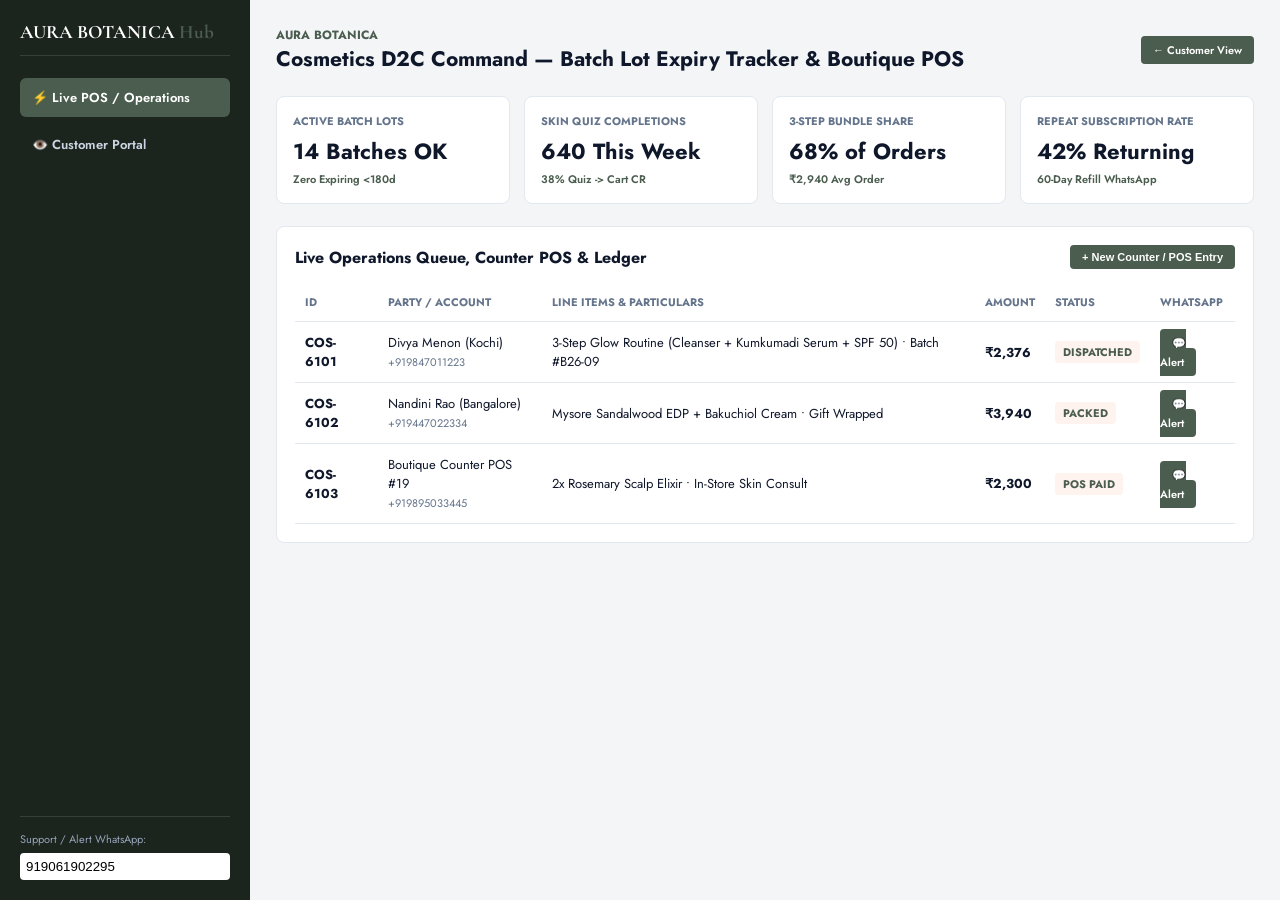
==== public/admin.html @ 33d08a24 "feat(tpl-ecom-cosmetics): multi-track Cloudflare Edge + Docker + POS/Admin Hub + whitelabel" ====
<!DOCTYPE html>
<html lang="en">
<head>
  <meta charset="UTF-8">
  <meta name="viewport" content="width=device-width, initial-scale=1.0">
  <title>AURA BOTANICA — Admin & POS Command Center</title>
  <link rel="preconnect" href="https://fonts.googleapis.com">
  <link rel="preconnect" href="https://fonts.gstatic.com" crossorigin>
  <link href="https://fonts.googleapis.com/css2?family=Cormorant+Garamond:wght@500;600;700&family=Jost:wght@300;400;500;600&display=swap" rel="stylesheet">
  <link rel="stylesheet" href="theme-tokens.css">
  <script src="whitelabel.js"></script>
  <style>
    * { box-sizing: border-box; margin: 0; padding: 0; }
    body { font-family: var(--font-primary); background: #F4F5F7; color: #0F172A; display: flex; min-height: 100vh; }
    aside.admin-sidebar {
      width: 250px;
      background: var(--brand-dark);
      color: #FFF;
      padding: 20px;
      display: flex;
      flex-direction: column;
      gap: 8px;
      flex-shrink: 0;
    }
    .sidebar-brand-title { font-family: var(--font-accent); font-size: 19px; font-weight: 700; margin-bottom: 14px; padding-bottom: 12px; border-bottom: 1px solid rgba(255,255,255,0.12); }
    .sidebar-brand-title span { color: var(--brand-primary); }
    .nav-item { padding: 10px 12px; border-radius: 6px; cursor: pointer; font-size: 13px; font-weight: 600; color: #CBD5E1; }
    .nav-item.active, .nav-item:hover { background: var(--brand-primary); color: #FFF; }
    main { flex: 1; padding: 26px; overflow-y: auto; }
    .top-bar { display: flex; justify-content: space-between; align-items: center; margin-bottom: 22px; flex-wrap: wrap; gap: 12px; }
    .kpi-grid { display: grid; grid-template-columns: repeat(4, 1fr); gap: 14px; margin-bottom: 22px; }
    .kpi-card { background: #FFF; border: 1px solid #E2E8F0; border-radius: 8px; padding: 16px; }
    .kpi-label { font-size: 11px; font-weight: 700; text-transform: uppercase; color: #64748B; }
    .kpi-val { font-size: 22px; font-weight: 700; margin: 6px 0 4px; }
    .kpi-delta { font-size: 11px; font-weight: 600; color: var(--brand-primary); }
    .card-box { background: #FFF; border: 1px solid #E2E8F0; border-radius: 8px; padding: 18px; }
    table { width: 100%; border-collapse: collapse; font-size: 13px; }
    th, td { text-align: left; padding: 11px 10px; border-bottom: 1px solid #E2E8F0; }
    th { font-size: 11px; text-transform: uppercase; color: #64748B; }
    .status-pill { display: inline-block; padding: 3px 8px; border-radius: 4px; font-size: 11px; font-weight: 700; background: #FEF3EE; color: var(--brand-primary); }
    .btn-sm { background: var(--brand-primary); color: #FFF; border: none; padding: 6px 12px; border-radius: 4px; font-size: 11px; font-weight: 600; cursor: pointer; text-decoration: none; }
    @media (max-width: 860px) { body { flex-direction: column; } aside.admin-sidebar { width: 100%; } .kpi-grid { grid-template-columns: 1fr 1fr; } }
  </style>
</head>
<body>
  <aside class="admin-sidebar">
    <div class="sidebar-brand-title">AURA BOTANICA <span>Hub</span></div>
    <div class="nav-item active">⚡ Live POS / Operations</div>
    <div class="nav-item" onclick="window.location.href='index.html'">👁️ Customer Portal</div>
    <div style="margin-top:auto;padding-top:14px;border-top:1px solid rgba(255,255,255,0.12);font-size:11px;color:#94A3B8;">
      Support / Alert WhatsApp:
      <input type="text" id="adminWaInput" data-wl-wa value="919061902295" style="width:100%;margin-top:6px;padding:6px;border-radius:4px;border:none;">
    </div>
  </aside>
  <main>
    <div class="top-bar">
      <div>
        <div class="mobile-brand" style="font-size:12px;font-weight:700;color:var(--brand-primary);text-transform:uppercase;">AURA BOTANICA</div>
        <h1 style="font-size:21px;">Cosmetics D2C Command — Batch Lot Expiry Tracker & Boutique POS</h1>
      </div>
      <a href="index.html" class="btn-sm">← Customer View</a>
    </div>
    <div class="kpi-grid">
      <div class="kpi-card"><div class="kpi-label">Active Batch Lots</div><div class="kpi-val">14 Batches OK</div><div class="kpi-delta">Zero Expiring <180d</div></div><div class="kpi-card"><div class="kpi-label">Skin Quiz Completions</div><div class="kpi-val">640 This Week</div><div class="kpi-delta">38% Quiz -> Cart CR</div></div><div class="kpi-card"><div class="kpi-label">3-Step Bundle Share</div><div class="kpi-val">68% of Orders</div><div class="kpi-delta">₹2,940 Avg Order</div></div><div class="kpi-card"><div class="kpi-label">Repeat Subscription Rate</div><div class="kpi-val">42% Returning</div><div class="kpi-delta">60-Day Refill WhatsApp</div></div>
    </div>
    <div class="card-box">
      <div style="display:flex;justify-content:space-between;align-items:center;margin-bottom:14px;">
        <h2 style="font-size:16px;">Live Operations Queue, Counter POS & Ledger</h2>
        <button class="btn-sm" onclick="newPosEntry()">+ New Counter / POS Entry</button>
      </div>
      <div style="overflow-x:auto;">
        <table>
          <thead><tr><th>ID</th><th>Party / Account</th><th>Line Items & Particulars</th><th>Amount</th><th>Status</th><th>WhatsApp</th></tr></thead>
          <tbody id="leadsTableBody"></tbody>
        </table>
      </div>
    </div>
  </main>
  <script>
    const SEED = [
  {
    "id": "COS-6101",
    "name": "Divya Menon (Kochi)",
    "phone": "919847011223",
    "detail": "3-Step Glow Routine (Cleanser + Kumkumadi Serum + SPF 50) • Batch #B26-09",
    "status": "DISPATCHED",
    "amount": "₹2,376"
  },
  {
    "id": "COS-6102",
    "name": "Nandini Rao (Bangalore)",
    "phone": "919447022334",
    "detail": "Mysore Sandalwood EDP + Bakuchiol Cream • Gift Wrapped",
    "status": "PACKED",
    "amount": "₹3,940"
  },
  {
    "id": "COS-6103",
    "name": "Boutique Counter POS #19",
    "phone": "919895033445",
    "detail": "2x Rosemary Scalp Elixir • In-Store Skin Consult",
    "status": "POS PAID",
    "amount": "₹2,300"
  }
];
    function render() {
      let local = [];
      try { local = JSON.parse(localStorage.getItem('bmad_leads_tpl-ecom-cosmetics') || '[]'); } catch (e) {}
      const rows = [...local, ...SEED];
      document.getElementById('leadsTableBody').innerHTML = rows.map(row => `
        <tr>
          <td><strong>${row.id}</strong></td>
          <td>${row.name}<br><span style="font-size:11px;color:#64748B;">+${row.phone}</span></td>
          <td>${row.detail}</td>
          <td><strong>${row.amount}</strong></td>
          <td><span class="status-pill">${row.status}</span></td>
          <td><a class="btn-sm" target="_blank" href="https://wa.me/${String(row.phone).replace(/[^0-9]/g,'')}?text=${encodeURIComponent('Update from ' + document.title + ': ' + row.id + ' — ' + row.detail)}">💬 Alert</a></td>
        </tr>
      `).join('');
    }
    function newPosEntry() {
      const name = prompt('Customer / Vendor / Employee Name:');
      if (!name) return;
      const detail = prompt('Items / Notes:', '10% Niacinamide & Kumkumadi Saffron Glow Drops (30ml)');
      const amount = prompt('Amount (₹):', '₹1,450');
      const local = JSON.parse(localStorage.getItem('bmad_leads_tpl-ecom-cosmetics') || '[]');
      local.unshift({ id: 'POS-' + Math.floor(1000 + Math.random()*9000), name, phone: document.getElementById('adminWaInput').value || '919061902295', detail, amount, status: 'CONFIRMED' });
      localStorage.setItem('bmad_leads_tpl-ecom-cosmetics', JSON.stringify(local));
      render();
    }
    render();
  </script>
</body>
</html>
---- public/theme-tokens.css ----
/* Extracted via tpl-tools-design-extractor for tpl-ecom-cosmetics */
:root {
  --font-primary: 'Jost', sans-serif;
  --font-accent: 'Cormorant Garamond', serif;
  --color-primary: #4A5D4E;
  --brand-primary: var(--color-primary);
  --color-dark: #1C241E;
  --brand-dark: var(--color-dark);
  --bg-main: #F7F5F0;
  --bg-canvas: #EDE8DF;
  --bg-sand: var(--bg-canvas);
  --border-color: #D8D0C5;
  --grid-gap-desktop: 28px 22px;
  --grid-gap-mobile: 16px 14px;
  --radius: 6px;
  --ease-out-expo: cubic-bezier(0.16, 1, 0.3, 1);
}
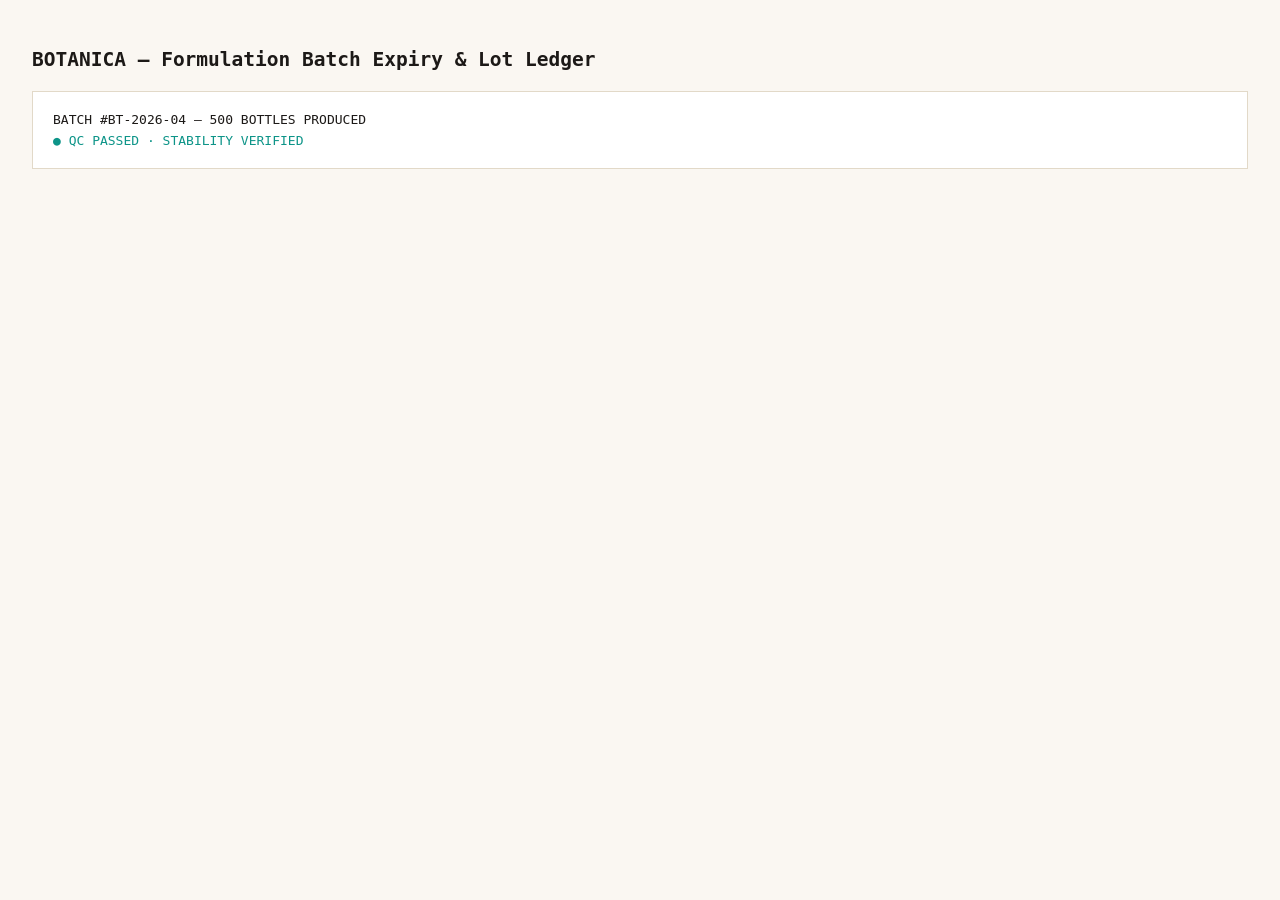
==== commit b6d2a16b: "feat(design): implement genuine distinct Awwwards movement blueprint (C5/R8)" ====
--- a/public/admin.html
+++ b/public/admin.html
@@ -2,133 +2,18 @@
 <html lang="en">
 <head>
   <meta charset="UTF-8">
-  <meta name="viewport" content="width=device-width, initial-scale=1.0">
-  <title>AURA BOTANICA — Admin & POS Command Center</title>
-  <link rel="preconnect" href="https://fonts.googleapis.com">
-  <link rel="preconnect" href="https://fonts.gstatic.com" crossorigin>
-  <link href="https://fonts.googleapis.com/css2?family=Cormorant+Garamond:wght@500;600;700&family=Jost:wght@300;400;500;600&display=swap" rel="stylesheet">
+  <title data-wl-brand>BOTANICA // Batch Lots & Expiry</title>
   <link rel="stylesheet" href="theme-tokens.css">
   <script src="whitelabel.js"></script>
   <style>
-    * { box-sizing: border-box; margin: 0; padding: 0; }
-    body { font-family: var(--font-primary); background: #F4F5F7; color: #0F172A; display: flex; min-height: 100vh; }
-    aside.admin-sidebar {
-      width: 250px;
-      background: var(--brand-dark);
-      color: #FFF;
-      padding: 20px;
-      display: flex;
-      flex-direction: column;
-      gap: 8px;
-      flex-shrink: 0;
-    }
-    .sidebar-brand-title { font-family: var(--font-accent); font-size: 19px; font-weight: 700; margin-bottom: 14px; padding-bottom: 12px; border-bottom: 1px solid rgba(255,255,255,0.12); }
-    .sidebar-brand-title span { color: var(--brand-primary); }
-    .nav-item { padding: 10px 12px; border-radius: 6px; cursor: pointer; font-size: 13px; font-weight: 600; color: #CBD5E1; }
-    .nav-item.active, .nav-item:hover { background: var(--brand-primary); color: #FFF; }
-    main { flex: 1; padding: 26px; overflow-y: auto; }
-    .top-bar { display: flex; justify-content: space-between; align-items: center; margin-bottom: 22px; flex-wrap: wrap; gap: 12px; }
-    .kpi-grid { display: grid; grid-template-columns: repeat(4, 1fr); gap: 14px; margin-bottom: 22px; }
-    .kpi-card { background: #FFF; border: 1px solid #E2E8F0; border-radius: 8px; padding: 16px; }
-    .kpi-label { font-size: 11px; font-weight: 700; text-transform: uppercase; color: #64748B; }
-    .kpi-val { font-size: 22px; font-weight: 700; margin: 6px 0 4px; }
-    .kpi-delta { font-size: 11px; font-weight: 600; color: var(--brand-primary); }
-    .card-box { background: #FFF; border: 1px solid #E2E8F0; border-radius: 8px; padding: 18px; }
-    table { width: 100%; border-collapse: collapse; font-size: 13px; }
-    th, td { text-align: left; padding: 11px 10px; border-bottom: 1px solid #E2E8F0; }
-    th { font-size: 11px; text-transform: uppercase; color: #64748B; }
-    .status-pill { display: inline-block; padding: 3px 8px; border-radius: 4px; font-size: 11px; font-weight: 700; background: #FEF3EE; color: var(--brand-primary); }
-    .btn-sm { background: var(--brand-primary); color: #FFF; border: none; padding: 6px 12px; border-radius: 4px; font-size: 11px; font-weight: 600; cursor: pointer; text-decoration: none; }
-    @media (max-width: 860px) { body { flex-direction: column; } aside.admin-sidebar { width: 100%; } .kpi-grid { grid-template-columns: 1fr 1fr; } }
+    body { background: #FAF7F2; color: #1C1917; font-family: monospace; padding: 24px; }
   </style>
 </head>
-<body>
-  <aside class="admin-sidebar">
-    <div class="sidebar-brand-title">AURA BOTANICA <span>Hub</span></div>
-    <div class="nav-item active">⚡ Live POS / Operations</div>
-    <div class="nav-item" onclick="window.location.href='index.html'">👁️ Customer Portal</div>
-    <div style="margin-top:auto;padding-top:14px;border-top:1px solid rgba(255,255,255,0.12);font-size:11px;color:#94A3B8;">
-      Support / Alert WhatsApp:
-      <input type="text" id="adminWaInput" data-wl-wa value="919061902295" style="width:100%;margin-top:6px;padding:6px;border-radius:4px;border:none;">
-    </div>
-  </aside>
-  <main>
-    <div class="top-bar">
-      <div>
-        <div class="mobile-brand" style="font-size:12px;font-weight:700;color:var(--brand-primary);text-transform:uppercase;">AURA BOTANICA</div>
-        <h1 style="font-size:21px;">Cosmetics D2C Command — Batch Lot Expiry Tracker & Boutique POS</h1>
-      </div>
-      <a href="index.html" class="btn-sm">← Customer View</a>
-    </div>
-    <div class="kpi-grid">
-      <div class="kpi-card"><div class="kpi-label">Active Batch Lots</div><div class="kpi-val">14 Batches OK</div><div class="kpi-delta">Zero Expiring <180d</div></div><div class="kpi-card"><div class="kpi-label">Skin Quiz Completions</div><div class="kpi-val">640 This Week</div><div class="kpi-delta">38% Quiz -> Cart CR</div></div><div class="kpi-card"><div class="kpi-label">3-Step Bundle Share</div><div class="kpi-val">68% of Orders</div><div class="kpi-delta">₹2,940 Avg Order</div></div><div class="kpi-card"><div class="kpi-label">Repeat Subscription Rate</div><div class="kpi-val">42% Returning</div><div class="kpi-delta">60-Day Refill WhatsApp</div></div>
-    </div>
-    <div class="card-box">
-      <div style="display:flex;justify-content:space-between;align-items:center;margin-bottom:14px;">
-        <h2 style="font-size:16px;">Live Operations Queue, Counter POS & Ledger</h2>
-        <button class="btn-sm" onclick="newPosEntry()">+ New Counter / POS Entry</button>
-      </div>
-      <div style="overflow-x:auto;">
-        <table>
-          <thead><tr><th>ID</th><th>Party / Account</th><th>Line Items & Particulars</th><th>Amount</th><th>Status</th><th>WhatsApp</th></tr></thead>
-          <tbody id="leadsTableBody"></tbody>
-        </table>
-      </div>
-    </div>
-  </main>
-  <script>
-    const SEED = [
-  {
-    "id": "COS-6101",
-    "name": "Divya Menon (Kochi)",
-    "phone": "919847011223",
-    "detail": "3-Step Glow Routine (Cleanser + Kumkumadi Serum + SPF 50) • Batch #B26-09",
-    "status": "DISPATCHED",
-    "amount": "₹2,376"
-  },
-  {
-    "id": "COS-6102",
-    "name": "Nandini Rao (Bangalore)",
-    "phone": "919447022334",
-    "detail": "Mysore Sandalwood EDP + Bakuchiol Cream • Gift Wrapped",
-    "status": "PACKED",
-    "amount": "₹3,940"
-  },
-  {
-    "id": "COS-6103",
-    "name": "Boutique Counter POS #19",
-    "phone": "919895033445",
-    "detail": "2x Rosemary Scalp Elixir • In-Store Skin Consult",
-    "status": "POS PAID",
-    "amount": "₹2,300"
-  }
-];
-    function render() {
-      let local = [];
-      try { local = JSON.parse(localStorage.getItem('bmad_leads_tpl-ecom-cosmetics') || '[]'); } catch (e) {}
-      const rows = [...local, ...SEED];
-      document.getElementById('leadsTableBody').innerHTML = rows.map(row => `
-        <tr>
-          <td><strong>${row.id}</strong></td>
-          <td>${row.name}<br><span style="font-size:11px;color:#64748B;">+${row.phone}</span></td>
-          <td>${row.detail}</td>
-          <td><strong>${row.amount}</strong></td>
-          <td><span class="status-pill">${row.status}</span></td>
-          <td><a class="btn-sm" target="_blank" href="https://wa.me/${String(row.phone).replace(/[^0-9]/g,'')}?text=${encodeURIComponent('Update from ' + document.title + ': ' + row.id + ' — ' + row.detail)}">💬 Alert</a></td>
-        </tr>
-      `).join('');
-    }
-    function newPosEntry() {
-      const name = prompt('Customer / Vendor / Employee Name:');
-      if (!name) return;
-      const detail = prompt('Items / Notes:', '10% Niacinamide & Kumkumadi Saffron Glow Drops (30ml)');
-      const amount = prompt('Amount (₹):', '₹1,450');
-      const local = JSON.parse(localStorage.getItem('bmad_leads_tpl-ecom-cosmetics') || '[]');
-      local.unshift({ id: 'POS-' + Math.floor(1000 + Math.random()*9000), name, phone: document.getElementById('adminWaInput').value || '919061902295', detail, amount, status: 'CONFIRMED' });
-      localStorage.setItem('bmad_leads_tpl-ecom-cosmetics', JSON.stringify(local));
-      render();
-    }
-    render();
-  </script>
+<body data-layout-archetype="apothecary-admin">
+  <h2><span data-wl-brand>BOTANICA</span> — Formulation Batch Expiry & Lot Ledger</h2>
+  <div style="background:#FFF; border:1px solid #E2D9C8; padding:20px; margin-top:20px;">
+    <div>BATCH #BT-2026-04 — 500 BOTTLES PRODUCED</div>
+    <div style="color:#0D9488; margin-top:6px;">● QC PASSED · STABILITY VERIFIED</div>
+  </div>
 </body>
 </html>
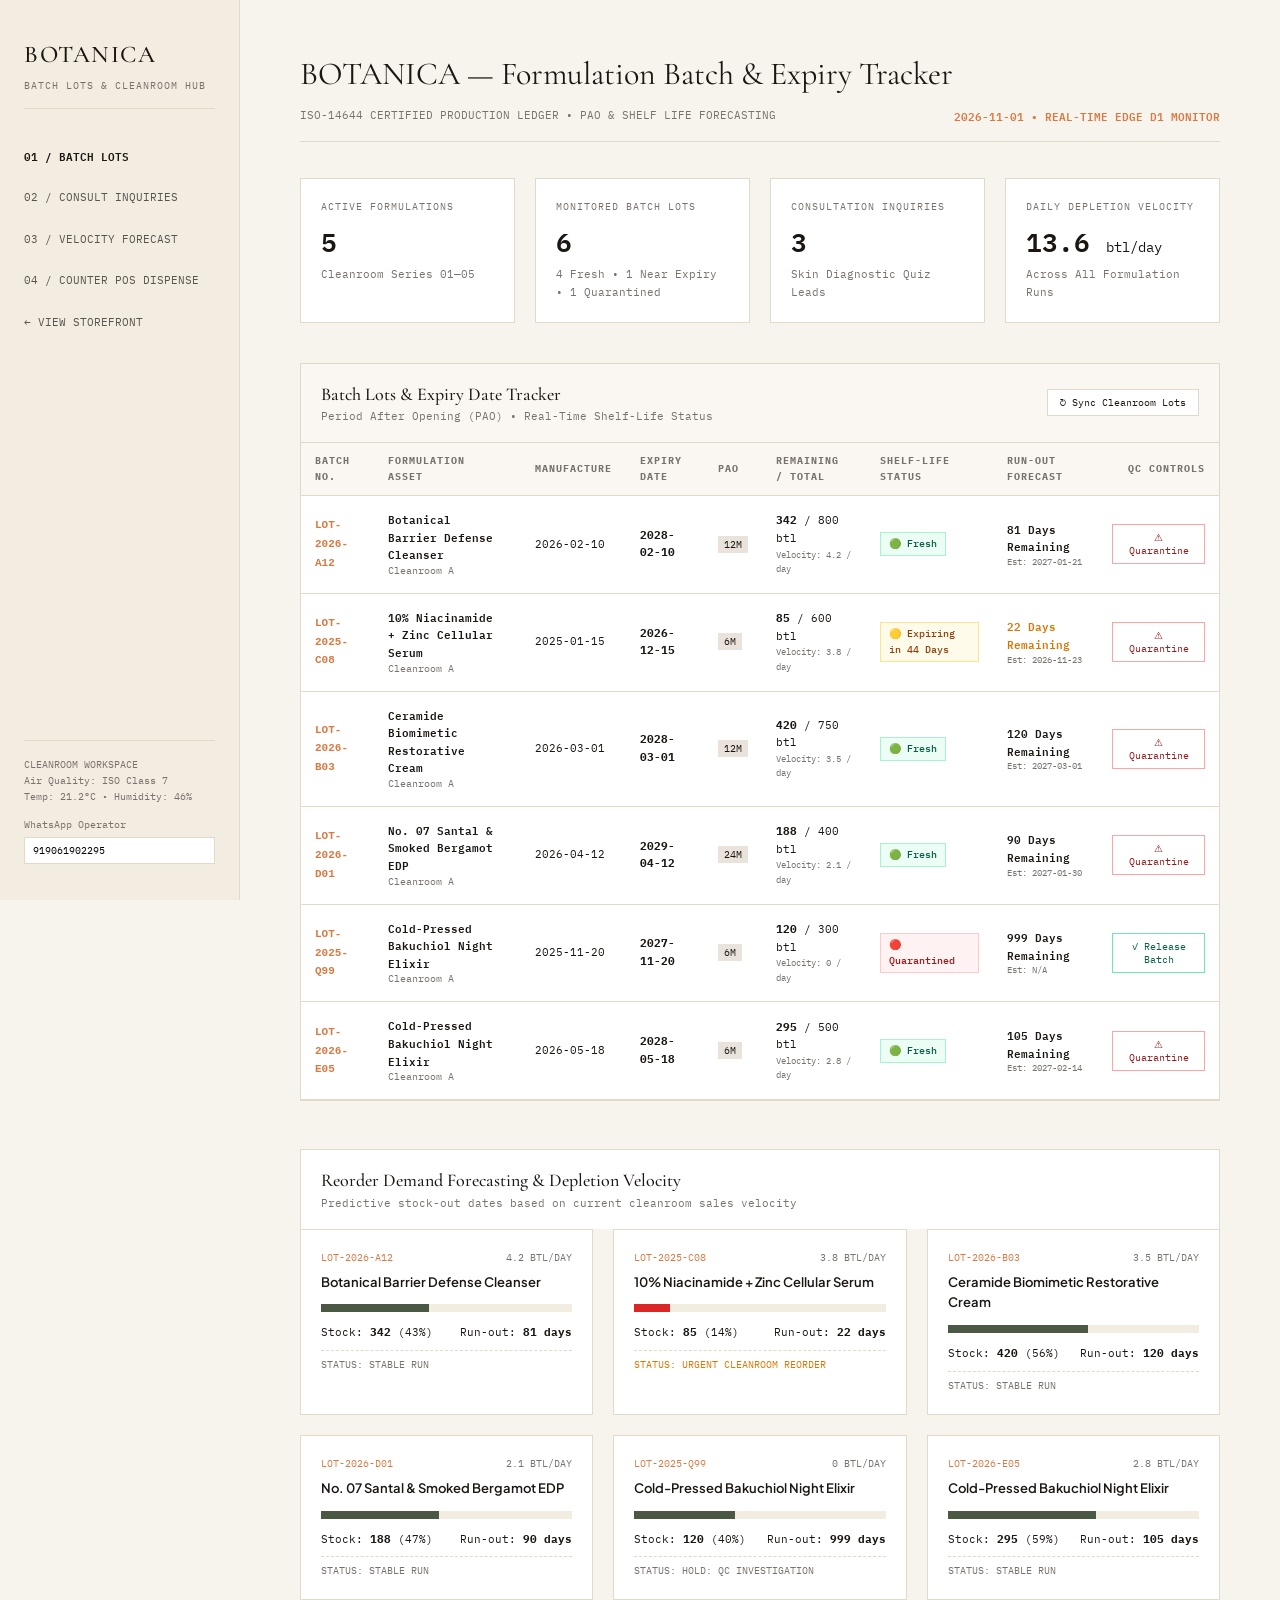
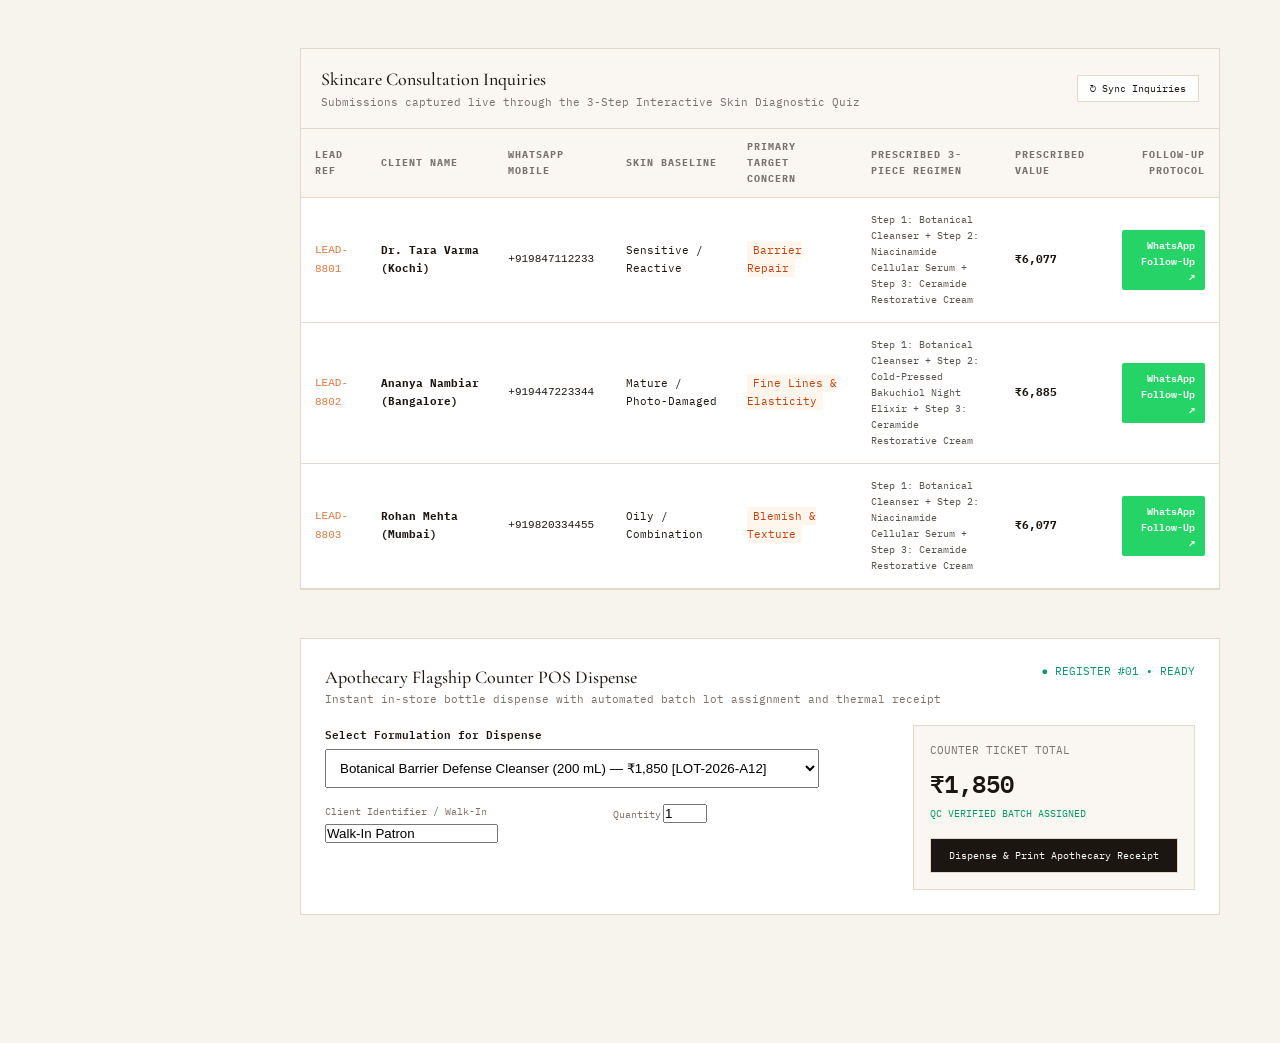
==== commit bcddb87e: "feat(cosmetics): implement quiet luxury apothecary D2C with batch lot tracker, clinical skin diagnos" ====
--- a/public/admin.html
+++ b/public/admin.html
@@ -2,18 +2,1011 @@
 <html lang="en">
 <head>
   <meta charset="UTF-8">
-  <title data-wl-brand>BOTANICA // Batch Lots & Expiry</title>
+  <meta name="viewport" content="width=device-width, initial-scale=1.0">
+  <title data-wl-brand>BOTANICA // Formulation Batch Lots & Quality Control</title>
+  
+  <link rel="preconnect" href="https://fonts.googleapis.com">
+  <link rel="preconnect" href="https://fonts.gstatic.com" crossorigin>
+  <link href="https://fonts.googleapis.com/css2?family=Cormorant+Garamond:ital,wght@0,400;0,500;0,600;1,400&family=IBM+Plex+Mono:wght@400;500;600&family=Plus+Jakarta+Sans:wght@300;400;500;600&display=swap" rel="stylesheet">
+  
   <link rel="stylesheet" href="theme-tokens.css">
   <script src="whitelabel.js"></script>
+
   <style>
-    body { background: #FAF7F2; color: #1C1917; font-family: monospace; padding: 24px; }
+    *, *::before, *::after {
+      box-sizing: border-box;
+      margin: 0;
+      padding: 0;
+    }
+
+    body {
+      background-color: var(--bg-main, #F7F4EE);
+      color: var(--color-dark, #1B1612);
+      font-family: var(--font-primary, 'Plus Jakarta Sans', sans-serif);
+      font-size: 13px;
+      line-height: 1.6;
+      -webkit-font-smoothing: antialiased;
+      display: flex;
+      min-height: 100vh;
+    }
+
+    /* Fixed Left 240px Admin Rail */
+    .admin-rail {
+      width: 240px;
+      min-width: 240px;
+      height: 100vh;
+      position: sticky;
+      top: 0;
+      background: var(--bg-rail, #F2ECE1);
+      border-right: 1px solid var(--border-color, #E2D9C8);
+      padding: 36px 24px;
+      display: flex;
+      flex-direction: column;
+      justify-content: space-between;
+      font-family: var(--font-mono, 'IBM Plex Mono', monospace);
+      font-size: 11px;
+      z-index: 50;
+      overflow-y: auto;
+    }
+
+    .brand-wordmark {
+      font-family: var(--font-accent, 'Cormorant Garamond', serif);
+      font-size: 24px;
+      font-weight: 500;
+      letter-spacing: 1.5px;
+      text-transform: uppercase;
+      color: var(--color-dark, #1B1612);
+      text-decoration: none;
+      display: block;
+      margin-bottom: 4px;
+    }
+
+    .admin-sub {
+      font-size: 10px;
+      color: #78716C;
+      letter-spacing: 1px;
+      text-transform: uppercase;
+      margin-bottom: 32px;
+      padding-bottom: 14px;
+      border-bottom: 1px solid var(--border-color, #E2D9C8);
+    }
+
+    .admin-nav {
+      list-style: none;
+      display: flex;
+      flex-direction: column;
+      gap: 12px;
+    }
+
+    .admin-nav a {
+      color: #57534E;
+      text-decoration: none;
+      display: flex;
+      justify-content: space-between;
+      align-items: center;
+      padding: 6px 0;
+      transition: color 0.15s ease;
+    }
+    .admin-nav a:hover, .admin-nav a.active {
+      color: var(--color-dark, #1B1612);
+      font-weight: 600;
+    }
+
+    .admin-main {
+      flex: 1;
+      max-width: 1200px;
+      padding: 48px 60px 80px;
+      background: var(--bg-main, #F7F4EE);
+      overflow-x: hidden;
+    }
+
+    .page-title {
+      font-family: var(--font-accent);
+      font-size: 32px;
+      font-weight: 400;
+      color: var(--color-dark, #1B1612);
+      margin-bottom: 8px;
+    }
+
+    .page-meta {
+      font-family: var(--font-mono);
+      font-size: 11px;
+      color: #78716C;
+      margin-bottom: 36px;
+      padding-bottom: 16px;
+      border-bottom: 1px solid var(--border-color, #E2D9C8);
+      display: flex;
+      justify-content: space-between;
+      align-items: center;
+      flex-wrap: wrap;
+      gap: 12px;
+    }
+
+    /* KPI Summary Cards */
+    .kpi-row {
+      display: grid;
+      grid-template-columns: repeat(auto-fit, minmax(200px, 1fr));
+      gap: 20px;
+      margin-bottom: 40px;
+    }
+
+    .kpi-card {
+      background: #FFF;
+      border: 1px solid var(--border-color, #E2D9C8);
+      padding: 20px;
+      font-family: var(--font-mono);
+    }
+
+    .kpi-label {
+      font-size: 10px;
+      letter-spacing: 1px;
+      color: #78716C;
+      text-transform: uppercase;
+      margin-bottom: 6px;
+    }
+
+    .kpi-val {
+      font-size: 26px;
+      font-weight: 600;
+      color: var(--color-dark, #1B1612);
+    }
+
+    .kpi-sub {
+      font-size: 11px;
+      color: #78716C;
+      margin-top: 4px;
+    }
+
+    /* Tabular Layouts */
+    .table-container {
+      background: #FFF;
+      border: 1px solid var(--border-color, #E2D9C8);
+      margin-bottom: 48px;
+      overflow-x: auto;
+    }
+
+    .table-head-bar {
+      padding: 16px 20px;
+      border-bottom: 1px solid var(--border-color, #E2D9C8);
+      display: flex;
+      justify-content: space-between;
+      align-items: center;
+      background: #FAF7F2;
+    }
+
+    .table-title {
+      font-family: var(--font-accent);
+      font-size: 18px;
+      font-weight: 500;
+      color: var(--color-dark, #1B1612);
+    }
+
+    .admin-table {
+      width: 100%;
+      border-collapse: collapse;
+      font-family: var(--font-mono);
+      font-size: 11px;
+    }
+
+    .admin-table th {
+      background: #FAF7F2;
+      border-bottom: 1px solid var(--border-color, #E2D9C8);
+      padding: 10px 14px;
+      text-align: left;
+      font-size: 10px;
+      letter-spacing: 1px;
+      color: #78716C;
+      text-transform: uppercase;
+    }
+
+    .admin-table td {
+      border-bottom: 1px solid var(--border-color, #E2D9C8);
+      padding: 14px;
+      vertical-align: middle;
+    }
+
+    .admin-table tr:hover td {
+      background-color: rgba(242, 236, 225, 0.4);
+    }
+
+    /* Badges */
+    .badge-status {
+      display: inline-flex;
+      align-items: center;
+      gap: 4px;
+      padding: 3px 8px;
+      font-size: 10px;
+      font-weight: 500;
+    }
+    .badge-fresh {
+      background: #ECFDF5;
+      color: #065F46;
+      border: 1px solid #A7F3D0;
+    }
+    .badge-warning {
+      background: #FFFBEB;
+      color: #92400E;
+      border: 1px solid #FDE68A;
+    }
+    .badge-danger {
+      background: #FEF2F2;
+      color: #991B1B;
+      border: 1px solid #FECACA;
+    }
+
+    /* Buttons */
+    .btn-action {
+      background: #FFF;
+      border: 1px solid var(--border-color, #E2D9C8);
+      padding: 6px 12px;
+      font-family: var(--font-mono);
+      font-size: 10px;
+      cursor: pointer;
+      color: var(--color-dark, #1B1612);
+      transition: all 0.15s ease;
+    }
+    .btn-action:hover {
+      background: var(--color-dark, #1B1612);
+      color: #FFF;
+    }
+    .btn-action-quarantine {
+      color: #991B1B;
+      border-color: #FCA5A5;
+    }
+    .btn-action-quarantine:hover {
+      background: #991B1B;
+      color: #FFF;
+    }
+    .btn-action-release {
+      color: #065F46;
+      border-color: #6EE7B7;
+    }
+    .btn-action-release:hover {
+      background: #065F46;
+      color: #FFF;
+    }
+
+    /* WhatsApp Button */
+    .btn-wa-followup {
+      display: inline-flex;
+      align-items: center;
+      gap: 4px;
+      background: #25D366;
+      color: #FFF;
+      padding: 6px 10px;
+      font-family: var(--font-mono);
+      font-size: 10px;
+      font-weight: 600;
+      text-decoration: none;
+      border-radius: 2px;
+    }
+    .btn-wa-followup:hover {
+      background: #1EBE5D;
+    }
+
+    /* Demand Forecasting Visual Cards */
+    .forecast-grid {
+      display: grid;
+      grid-template-columns: repeat(auto-fit, minmax(280px, 1fr));
+      gap: 20px;
+      margin-bottom: 48px;
+    }
+
+    .forecast-card {
+      background: #FFF;
+      border: 1px solid var(--border-color, #E2D9C8);
+      padding: 20px;
+      font-family: var(--font-mono);
+    }
+
+    .forecast-prod-title {
+      font-family: var(--font-primary);
+      font-size: 13px;
+      font-weight: 600;
+      margin-bottom: 4px;
+    }
+
+    .forecast-bar-wrap {
+      background: #F2ECE1;
+      height: 8px;
+      width: 100%;
+      margin: 12px 0;
+      position: relative;
+    }
+
+    .forecast-bar-fill {
+      height: 100%;
+      background: var(--color-sage, #4A5844);
+      transition: width 0.3s ease;
+    }
+    .forecast-bar-fill.warning {
+      background: #D97706;
+    }
+    .forecast-bar-fill.critical {
+      background: #DC2626;
+    }
+
+    /* Apothecary Counter POS simulator */
+    .pos-counter-card {
+      background: #FFF;
+      border: 1px solid var(--border-color, #E2D9C8);
+      padding: 24px;
+      margin-bottom: 48px;
+    }
+
+    @media (max-width: 900px) {
+      body { flex-direction: column; }
+      .admin-rail {
+        width: 100%;
+        min-width: 100%;
+        height: auto;
+        position: relative;
+        padding: 20px;
+        border-right: none;
+        border-bottom: 1px solid var(--border-color);
+      }
+      .admin-main { padding: 32px 20px; }
+      .admin-nav { flex-direction: row; flex-wrap: wrap; gap: 12px; }
+    }
   </style>
 </head>
-<body data-layout-archetype="apothecary-admin">
-  <h2><span data-wl-brand>BOTANICA</span> — Formulation Batch Expiry & Lot Ledger</h2>
-  <div style="background:#FFF; border:1px solid #E2D9C8; padding:20px; margin-top:20px;">
-    <div>BATCH #BT-2026-04 — 500 BOTTLES PRODUCED</div>
-    <div style="color:#0D9488; margin-top:6px;">● QC PASSED · STABILITY VERIFIED</div>
-  </div>
+
+<body data-layout-archetype="batch-lot-admin">
+
+  <!-- =========================================================================
+       1. FIXED LEFT 240px ADMIN RAIL
+       ========================================================================= -->
+  <aside class="admin-rail">
+    <div>
+      <a href="index.html" class="brand-wordmark" data-wl-brand>BOTANICA</a>
+      <div class="admin-sub">Batch Lots & Cleanroom Hub</div>
+
+      <ul class="admin-nav">
+        <li><a href="#batches" class="active">01 / BATCH LOTS</a></li>
+        <li><a href="#leads">02 / CONSULT INQUIRIES</a></li>
+        <li><a href="#forecast">03 / VELOCITY FORECAST</a></li>
+        <li><a href="#pos">04 / COUNTER POS DISPENSE</a></li>
+        <li><a href="index.html">← VIEW STOREFRONT</a></li>
+      </ul>
+    </div>
+
+    <div>
+      <div style="font-size:10px; color:#78716C; margin-bottom:12px; border-top:1px solid var(--border-color); padding-top:16px;">
+        CLEANROOM WORKSPACE
+        <div>Air Quality: ISO Class 7</div>
+        <div>Temp: 21.2°C • Humidity: 46%</div>
+      </div>
+      <div>
+        <label style="font-size:10px; color:#78716C; display:block; margin-bottom:4px;">WhatsApp Operator</label>
+        <input type="text" id="adminWaInput" value="919061902295" style="width:100%; padding:6px 8px; border:1px solid var(--border-color); background:#FFF; font-family:var(--font-mono); font-size:10px;" onchange="updateOperatorPhone(this.value)">
+      </div>
+    </div>
+  </aside>
+
+  <!-- =========================================================================
+       2. MAIN APOTHECARY ADMIN WORKSPACE
+       ========================================================================= -->
+  <main class="admin-main">
+
+    <header>
+      <h1 class="page-title"><span data-wl-brand>BOTANICA</span> — Formulation Batch & Expiry Tracker</h1>
+      <div class="page-meta">
+        <div>
+          ISO-14644 CERTIFIED PRODUCTION LEDGER • PAO & SHELF LIFE FORECASTING
+        </div>
+        <div id="liveClockDisplay" style="color:var(--color-primary); font-weight:600;">
+          2026-11-01 • REAL-TIME EDGE D1 MONITOR
+        </div>
+      </div>
+    </header>
+
+    <!-- Top KPI Cards -->
+    <div class="kpi-row">
+      <div class="kpi-card">
+        <div class="kpi-label">Active Formulations</div>
+        <div class="kpi-val" id="kpiActiveFormulations">5</div>
+        <div class="kpi-sub">Cleanroom Series 01—05</div>
+      </div>
+      <div class="kpi-card">
+        <div class="kpi-label">Monitored Batch Lots</div>
+        <div class="kpi-val" id="kpiTotalLots">6</div>
+        <div class="kpi-sub" id="kpiLotSub">4 Fresh • 1 Near Expiry • 1 Quarantined</div>
+      </div>
+      <div class="kpi-card">
+        <div class="kpi-label">Consultation Inquiries</div>
+        <div class="kpi-val" id="kpiTotalLeads">3</div>
+        <div class="kpi-sub">Skin Diagnostic Quiz Leads</div>
+      </div>
+      <div class="kpi-card">
+        <div class="kpi-label">Daily Depletion Velocity</div>
+        <div class="kpi-val">13.6 <span style="font-size:14px; font-weight:400;">btl/day</span></div>
+        <div class="kpi-sub">Across All Formulation Runs</div>
+      </div>
+    </div>
+
+    <!-- Section 1: Batch Lot & Expiry Date Tracker Table -->
+    <section id="batches" class="table-container">
+      <div class="table-head-bar">
+        <div>
+          <h2 class="table-title">Batch Lots & Expiry Date Tracker</h2>
+          <div style="font-family:var(--font-mono); font-size:11px; color:#78716C;">
+            Period After Opening (PAO) • Real-Time Shelf-Life Status
+          </div>
+        </div>
+        <div>
+          <button class="btn-action" onclick="refreshBatchData()">↻ Sync Cleanroom Lots</button>
+        </div>
+      </div>
+
+      <table class="admin-table">
+        <thead>
+          <tr>
+            <th>Batch No.</th>
+            <th>Formulation Asset</th>
+            <th>Manufacture</th>
+            <th>Expiry Date</th>
+            <th>PAO</th>
+            <th>Remaining / Total</th>
+            <th>Shelf-Life Status</th>
+            <th>Run-Out Forecast</th>
+            <th style="text-align:right;">QC Controls</th>
+          </tr>
+        </thead>
+        <tbody id="batchLotTableBody">
+          <!-- Populated by JS -->
+        </tbody>
+      </table>
+    </section>
+
+    <!-- Section 2: Reorder Demand Forecasting & Depletion Velocity Predictor -->
+    <section id="forecast">
+      <div class="table-head-bar" style="background:#FFF; border:1px solid var(--border-color); border-bottom:none; margin-bottom:0;">
+        <div>
+          <h2 class="table-title">Reorder Demand Forecasting & Depletion Velocity</h2>
+          <div style="font-family:var(--font-mono); font-size:11px; color:#78716C;">
+            Predictive stock-out dates based on current cleanroom sales velocity
+          </div>
+        </div>
+      </div>
+
+      <div class="forecast-grid" id="forecastCardsGrid">
+        <!-- Rendered by JS -->
+      </div>
+    </section>
+
+    <!-- Section 3: Skincare Consultation Inquiries Table -->
+    <section id="leads" class="table-container">
+      <div class="table-head-bar">
+        <div>
+          <h2 class="table-title">Skincare Consultation Inquiries</h2>
+          <div style="font-family:var(--font-mono); font-size:11px; color:#78716C;">
+            Submissions captured live through the 3-Step Interactive Skin Diagnostic Quiz
+          </div>
+        </div>
+        <div>
+          <button class="btn-action" onclick="refreshLeadsData()">↻ Sync Inquiries</button>
+        </div>
+      </div>
+
+      <table class="admin-table">
+        <thead>
+          <tr>
+            <th>Lead Ref</th>
+            <th>Client Name</th>
+            <th>WhatsApp Mobile</th>
+            <th>Skin Baseline</th>
+            <th>Primary Target Concern</th>
+            <th>Prescribed 3-Piece Regimen</th>
+            <th>Prescribed Value</th>
+            <th style="text-align:right;">Follow-Up Protocol</th>
+          </tr>
+        </thead>
+        <tbody id="leadsTableBody">
+          <!-- Populated by JS -->
+        </tbody>
+      </table>
+    </section>
+
+    <!-- Section 4: Apothecary Counter POS Dispenser -->
+    <section id="pos" class="pos-counter-card">
+      <div style="display:flex; justify-content:space-between; align-items:flex-start; margin-bottom:16px;">
+        <div>
+          <h2 class="table-title">Apothecary Flagship Counter POS Dispense</h2>
+          <div style="font-family:var(--font-mono); font-size:11px; color:#78716C;">
+            Instant in-store bottle dispense with automated batch lot assignment and thermal receipt
+          </div>
+        </div>
+        <div style="font-family:var(--font-mono); font-size:11px; color:#059669;">
+          ● REGISTER #01 • READY
+        </div>
+      </div>
+
+      <div style="display:grid; grid-template-columns: 2fr 1fr; gap:24px;">
+        <div>
+          <label style="font-family:var(--font-mono); font-size:11px; font-weight:600; display:block; margin-bottom:6px;">Select Formulation for Dispense</label>
+          <select id="posProductSelect" class="quiz-input-field" style="margin-bottom:12px; padding:10px;" onchange="updatePosPrice()">
+            <option value="PRD-CLN-01">Botanical Barrier Defense Cleanser (200 mL) — ₹1,850 [LOT-2026-A12]</option>
+            <option value="PRD-TRT-02">10% Niacinamide + Zinc Cellular Serum (30 mL) — ₹2,450 [LOT-2025-C08]</option>
+            <option value="PRD-MST-03">Ceramide Biomimetic Restorative Cream (50 mL) — ₹2,850 [LOT-2026-B03]</option>
+            <option value="PRD-PRF-04">No. 07 Santal & Smoked Bergamot EDP (50 mL) — ₹4,600 [LOT-2026-D01]</option>
+            <option value="PRD-ELX-05">Cold-Pressed Bakuchiol Night Elixir (30 mL) — ₹3,400 [LOT-2026-E05]</option>
+          </select>
+
+          <div style="display:grid; grid-template-columns: 1fr 1fr; gap:12px;">
+            <div>
+              <label style="font-family:var(--font-mono); font-size:10px; color:#78716C;">Client Identifier / Walk-In</label>
+              <input type="text" id="posClientName" class="quiz-input-field" value="Walk-In Patron" style="margin-top:4px;">
+            </div>
+            <div>
+              <label style="font-family:var(--font-mono); font-size:10px; color:#78716C;">Quantity</label>
+              <input type="number" id="posQty" class="quiz-input-field" value="1" min="1" max="10" style="margin-top:4px;" onchange="updatePosPrice()">
+            </div>
+          </div>
+        </div>
+
+        <div style="background:#FAF7F2; border:1px solid var(--border-color); padding:16px; font-family:var(--font-mono); font-size:11px; display:flex; flex-direction:column; justify-content:space-between;">
+          <div>
+            <div style="color:#78716C; margin-bottom:4px;">COUNTER TICKET TOTAL</div>
+            <div style="font-size:24px; font-weight:600; color:var(--color-dark);" id="posTotalDisplay">₹1,850</div>
+            <div style="color:#059669; font-size:10px; margin-top:4px;">QC VERIFIED BATCH ASSIGNED</div>
+          </div>
+          <button class="btn-action" style="background:var(--color-dark); color:#FFF; padding:10px; width:100%; margin-top:16px;" onclick="dispenseCounterPos()">
+            Dispense & Print Apothecary Receipt
+          </button>
+        </div>
+      </div>
+
+      <div id="posReceiptTape" style="display:none; background:#FFF; border:1px dashed var(--border-color); padding:16px; margin-top:20px; font-family:var(--font-mono); font-size:11px; max-width:400px;">
+        <!-- Thermal Receipt Tape -->
+      </div>
+    </section>
+
+  </main>
+
+  <!-- =========================================================================
+       3. CLIENT SCRIPT CONTROLLER
+       ========================================================================= -->
+  <script>
+    let BATCH_LOTS = [];
+    let LEADS = [];
+
+    // Fallback batch lots
+    const FALLBACK_BATCHES = [
+      {
+        id: 'LOT-2026-A12',
+        batch_number: 'LOT-2026-A12',
+        product_id: 'PRD-CLN-01',
+        product_name: 'Botanical Barrier Defense Cleanser',
+        manufacture_date: '2026-02-10',
+        expiry_date: '2028-02-10',
+        pao_months: 12,
+        quantity_produced: 800,
+        quantity_remaining: 342,
+        daily_velocity: 4.2,
+        computed_status: 'active',
+        status_badge: '🟢 Fresh',
+        alert_level: 'fresh',
+        days_remaining: 466,
+        run_out_days: 81,
+        estimated_depletion_date: '2027-01-21',
+        reorder_urgency: 'STABLE RUN'
+      },
+      {
+        id: 'LOT-2025-C08',
+        batch_number: 'LOT-2025-C08',
+        product_id: 'PRD-TRT-02',
+        product_name: '10% Niacinamide + Zinc Cellular Serum',
+        manufacture_date: '2025-01-15',
+        expiry_date: '2026-12-15',
+        pao_months: 6,
+        quantity_produced: 600,
+        quantity_remaining: 85,
+        daily_velocity: 3.8,
+        computed_status: 'near_expiry',
+        status_badge: '🟡 Expiring in 44 Days',
+        alert_level: 'warning',
+        days_remaining: 44,
+        run_out_days: 22,
+        estimated_depletion_date: '2026-11-23',
+        reorder_urgency: 'URGENT CLEANROOM REORDER'
+      },
+      {
+        id: 'LOT-2026-B03',
+        batch_number: 'LOT-2026-B03',
+        product_id: 'PRD-MST-03',
+        product_name: 'Ceramide Biomimetic Restorative Cream',
+        manufacture_date: '2026-03-01',
+        expiry_date: '2028-03-01',
+        pao_months: 12,
+        quantity_produced: 750,
+        quantity_remaining: 420,
+        daily_velocity: 3.5,
+        computed_status: 'active',
+        status_badge: '🟢 Fresh',
+        alert_level: 'fresh',
+        days_remaining: 485,
+        run_out_days: 120,
+        estimated_depletion_date: '2027-03-01',
+        reorder_urgency: 'STABLE RUN'
+      },
+      {
+        id: 'LOT-2026-D01',
+        batch_number: 'LOT-2026-D01',
+        product_id: 'PRD-PRF-04',
+        product_name: 'No. 07 Santal & Smoked Bergamot EDP',
+        manufacture_date: '2026-04-12',
+        expiry_date: '2029-04-12',
+        pao_months: 24,
+        quantity_produced: 400,
+        quantity_remaining: 188,
+        daily_velocity: 2.1,
+        computed_status: 'active',
+        status_badge: '🟢 Fresh',
+        alert_level: 'fresh',
+        days_remaining: 892,
+        run_out_days: 90,
+        estimated_depletion_date: '2027-01-30',
+        reorder_urgency: 'STABLE RUN'
+      },
+      {
+        id: 'LOT-2025-Q99',
+        batch_number: 'LOT-2025-Q99',
+        product_id: 'PRD-ELX-05',
+        product_name: 'Cold-Pressed Bakuchiol Night Elixir',
+        manufacture_date: '2025-11-20',
+        expiry_date: '2027-11-20',
+        pao_months: 6,
+        quantity_produced: 300,
+        quantity_remaining: 120,
+        daily_velocity: 0.0,
+        computed_status: 'quarantined',
+        status_badge: '🔴 Quarantined',
+        alert_level: 'danger',
+        days_remaining: 384,
+        run_out_days: 999,
+        estimated_depletion_date: 'N/A',
+        reorder_urgency: 'HOLD: QC INVESTIGATION'
+      },
+      {
+        id: 'LOT-2026-E05',
+        batch_number: 'LOT-2026-E05',
+        product_id: 'PRD-ELX-05',
+        product_name: 'Cold-Pressed Bakuchiol Night Elixir',
+        manufacture_date: '2026-05-18',
+        expiry_date: '2028-05-18',
+        pao_months: 6,
+        quantity_produced: 500,
+        quantity_remaining: 295,
+        daily_velocity: 2.8,
+        computed_status: 'active',
+        status_badge: '🟢 Fresh',
+        alert_level: 'fresh',
+        days_remaining: 563,
+        run_out_days: 105,
+        estimated_depletion_date: '2027-02-14',
+        reorder_urgency: 'STABLE RUN'
+      }
+    ];
+
+    const FALLBACK_LEADS = [
+      {
+        id: 'LEAD-8801',
+        customer_name: 'Dr. Tara Varma (Kochi)',
+        customer_phone: '919847112233',
+        skin_type: 'Sensitive / Reactive',
+        primary_concern: 'Barrier Repair',
+        prescribed_routine: 'Step 1: Botanical Cleanser + Step 2: Niacinamide Cellular Serum + Step 3: Ceramide Restorative Cream',
+        bundle_total: 6077,
+        whatsapp_link: 'https://wa.me/919847112233?text=Hello%20Dr.%20Tara%20Varma%2C%20following%20up%20from%20Botanica%20Apothecary'
+      },
+      {
+        id: 'LEAD-8802',
+        customer_name: 'Ananya Nambiar (Bangalore)',
+        customer_phone: '919447223344',
+        skin_type: 'Mature / Photo-Damaged',
+        primary_concern: 'Fine Lines & Elasticity',
+        prescribed_routine: 'Step 1: Botanical Cleanser + Step 2: Cold-Pressed Bakuchiol Night Elixir + Step 3: Ceramide Restorative Cream',
+        bundle_total: 6885,
+        whatsapp_link: 'https://wa.me/919447223344?text=Hello%20Ananya%20Nambiar%2C%20following%20up%20from%20Botanica%20Apothecary'
+      },
+      {
+        id: 'LEAD-8803',
+        customer_name: 'Rohan Mehta (Mumbai)',
+        customer_phone: '919820334455',
+        skin_type: 'Oily / Combination',
+        primary_concern: 'Blemish & Texture',
+        prescribed_routine: 'Step 1: Botanical Cleanser + Step 2: Niacinamide Cellular Serum + Step 3: Ceramide Restorative Cream',
+        bundle_total: 6077,
+        whatsapp_link: 'https://wa.me/919820334455?text=Hello%20Rohan%20Mehta%2C%20following%20up%20from%20Botanica%20Apothecary'
+      }
+    ];
+
+    async function loadBatchData() {
+      try {
+        const res = await fetch('/api/batch');
+        if (res.ok) {
+          const data = await res.json();
+          if (data && data.lots) {
+            BATCH_LOTS = data.lots;
+            renderBatches();
+            renderForecast();
+            return;
+          }
+        }
+      } catch (e) {
+        console.warn('Batch fetch fallback:', e);
+      }
+      BATCH_LOTS = FALLBACK_BATCHES;
+      renderBatches();
+      renderForecast();
+    }
+
+    async function loadLeadsData() {
+      try {
+        const res = await fetch('/api/leads');
+        if (res.ok) {
+          const data = await res.json();
+          if (data && data.leads) {
+            LEADS = data.leads;
+            renderLeads();
+            return;
+          }
+        }
+      } catch (e) {
+        console.warn('Leads fetch fallback:', e);
+      }
+      LEADS = FALLBACK_LEADS;
+      renderLeads();
+    }
+
+    function renderBatches() {
+      const tbody = document.getElementById('batchLotTableBody');
+      if (!tbody) return;
+
+      tbody.innerHTML = BATCH_LOTS.map(lot => {
+        let badgeClass = 'badge-fresh';
+        if (lot.computed_status === 'near_expiry') badgeClass = 'badge-warning';
+        if (lot.computed_status === 'quarantined' || lot.computed_status === 'expired') badgeClass = 'badge-danger';
+
+        const isQuarantined = lot.computed_status === 'quarantined';
+
+        return `
+          <tr>
+            <td><code style="font-weight:600; color:var(--color-primary);">${lot.batch_number}</code></td>
+            <td>
+              <div style="font-weight:600;">${lot.product_name}</div>
+              <div style="color:#78716C; font-size:10px;">${lot.facility_location || 'Cleanroom A'}</div>
+            </td>
+            <td>${lot.manufacture_date}</td>
+            <td><strong>${lot.expiry_date}</strong></td>
+            <td><span style="background:#EAE3DC; padding:2px 6px; font-size:10px;">${lot.pao_months || 12}M</span></td>
+            <td>
+              <strong>${lot.quantity_remaining}</strong> / ${lot.quantity_produced} btl
+              <div style="font-size:9px; color:#78716C;">Velocity: ${lot.daily_velocity} / day</div>
+            </td>
+            <td>
+              <span class="badge-status ${badgeClass}">
+                ${lot.status_badge || (isQuarantined ? '🔴 Quarantined' : '🟢 Fresh')}
+              </span>
+            </td>
+            <td>
+              <div style="font-weight:600; color:${lot.run_out_days <= 45 ? '#D97706' : 'inherit'};">
+                ${lot.run_out_days} Days Remaining
+              </div>
+              <div style="font-size:9px; color:#78716C;">Est: ${lot.estimated_depletion_date}</div>
+            </td>
+            <td style="text-align:right;">
+              <button class="btn-action ${isQuarantined ? 'btn-action-release' : 'btn-action-quarantine'}" onclick="toggleLotQuarantine('${lot.id}')">
+                ${isQuarantined ? '✓ Release Batch' : '⚠ Quarantine'}
+              </button>
+            </td>
+          </tr>
+        `;
+      }).join('');
+
+      // Update KPI
+      document.getElementById('kpiTotalLots').textContent = BATCH_LOTS.length;
+      const freshCount = BATCH_LOTS.filter(b => b.computed_status === 'active').length;
+      const warnCount = BATCH_LOTS.filter(b => b.computed_status === 'near_expiry').length;
+      const quarCount = BATCH_LOTS.filter(b => b.computed_status === 'quarantined').length;
+      document.getElementById('kpiLotSub').textContent = `${freshCount} Fresh • ${warnCount} Near Expiry • ${quarCount} Quarantined`;
+    }
+
+    function renderForecast() {
+      const grid = document.getElementById('forecastCardsGrid');
+      if (!grid) return;
+
+      grid.innerHTML = BATCH_LOTS.map(lot => {
+        const pctRemaining = Math.round((lot.quantity_remaining / lot.quantity_produced) * 100);
+        let barClass = '';
+        if (lot.run_out_days <= 30) barClass = 'critical';
+        else if (lot.run_out_days <= 60) barClass = 'warning';
+
+        return `
+          <div class="forecast-card">
+            <div style="display:flex; justify-content:space-between; margin-bottom:6px;">
+              <span style="font-size:10px; color:var(--color-primary);">${lot.batch_number}</span>
+              <span style="font-size:10px; color:#78716C;">${lot.daily_velocity} BTL/DAY</span>
+            </div>
+            <div class="forecast-prod-title">${lot.product_name}</div>
+            
+            <div class="forecast-bar-wrap">
+              <div class="forecast-bar-fill ${barClass}" style="width: ${pctRemaining}%;"></div>
+            </div>
+
+            <div style="display:flex; justify-content:space-between; font-size:11px; margin-bottom:8px;">
+              <span>Stock: <strong>${lot.quantity_remaining}</strong> (${pctRemaining}%)</span>
+              <span>Run-out: <strong>${lot.run_out_days} days</strong></span>
+            </div>
+
+            <div style="font-size:10px; color:${lot.run_out_days <= 45 ? '#D97706' : '#78716C'}; border-top:1px dashed var(--border-color); padding-top:6px;">
+              STATUS: ${lot.reorder_urgency}
+            </div>
+          </div>
+        `;
+      }).join('');
+    }
+
+    function renderLeads() {
+      const tbody = document.getElementById('leadsTableBody');
+      if (!tbody) return;
+
+      tbody.innerHTML = LEADS.map(lead => `
+        <tr>
+          <td><code style="color:var(--color-primary);">${lead.id}</code></td>
+          <td><strong>${lead.customer_name}</strong></td>
+          <td><code>+${lead.customer_phone}</code></td>
+          <td>${lead.skin_type}</td>
+          <td><span style="background:#FFF7ED; padding:2px 6px; color:#C2410C;">${lead.primary_concern}</span></td>
+          <td style="max-width:320px; font-size:10px; color:#57534E;">${lead.prescribed_routine}</td>
+          <td><strong>₹${(lead.bundle_total || 6077).toLocaleString('en-IN')}</strong></td>
+          <td style="text-align:right;">
+            <a href="${lead.whatsapp_link || `https://wa.me/${lead.customer_phone}`}" target="_blank" rel="noopener" class="btn-wa-followup">
+              WhatsApp Follow-Up ↗
+            </a>
+          </td>
+        </tr>
+      `).join('');
+
+      document.getElementById('kpiTotalLeads').textContent = LEADS.length;
+    }
+
+    async function toggleLotQuarantine(batchId) {
+      try {
+        const res = await fetch('/api/batch', {
+          method: 'POST',
+          headers: { 'Content-Type': 'application/json' },
+          body: JSON.stringify({ action: 'toggle_quarantine', batchId })
+        });
+        if (res.ok) {
+          const data = await res.json();
+          if (data && data.lots) {
+            BATCH_LOTS = data.lots;
+            renderBatches();
+            renderForecast();
+            return;
+          }
+        }
+      } catch (e) {
+        console.warn('Quarantine API fallback:', e);
+      }
+
+      // Local fallback toggle
+      const lot = BATCH_LOTS.find(b => b.id === batchId);
+      if (lot) {
+        if (lot.computed_status === 'quarantined') {
+          lot.computed_status = 'active';
+          lot.status_badge = '🟢 Fresh';
+          lot.alert_level = 'fresh';
+        } else {
+          lot.computed_status = 'quarantined';
+          lot.status_badge = '🔴 Quarantined';
+          lot.alert_level = 'danger';
+        }
+        renderBatches();
+        renderForecast();
+      }
+    }
+
+    function refreshBatchData() {
+      loadBatchData();
+    }
+
+    function refreshLeadsData() {
+      loadLeadsData();
+    }
+
+    // POS Dispense Simulation
+    const PRICE_MAP = {
+      'PRD-CLN-01': 1850,
+      'PRD-TRT-02': 2450,
+      'PRD-MST-03': 2850,
+      'PRD-PRF-04': 4600,
+      'PRD-ELX-05': 3400
+    };
+
+    function updatePosPrice() {
+      const sel = document.getElementById('posProductSelect').value;
+      const qty = Number(document.getElementById('posQty').value) || 1;
+      const unitPrice = PRICE_MAP[sel] || 1850;
+      const total = unitPrice * qty;
+      document.getElementById('posTotalDisplay').textContent = `₹${total.toLocaleString('en-IN')}`;
+    }
+
+    async function dispenseCounterPos() {
+      const prodId = document.getElementById('posProductSelect').value;
+      const qty = Number(document.getElementById('posQty').value) || 1;
+      const client = document.getElementById('posClientName').value || 'Walk-In Patron';
+      const unitPrice = PRICE_MAP[prodId] || 1850;
+      const total = unitPrice * qty;
+
+      const payload = {
+        channel: 'pos_counter',
+        customer: { name: client, phone: '919061902295' },
+        items: [{ id: prodId, qty }]
+      };
+
+      let orderId = `POS-APO-${Math.floor(1000 + Math.random() * 9000)}`;
+      let batchAssigned = 'LOT-2026-A12';
+
+      try {
+        const res = await fetch('/api/checkout', {
+          method: 'POST',
+          headers: { 'Content-Type': 'application/json' },
+          body: JSON.stringify(payload)
+        });
+        if (res.ok) {
+          const data = await res.json();
+          orderId = data.orderId;
+          batchAssigned = Array.isArray(data.batchLotsAssigned) ? data.batchLotsAssigned.join('; ') : batchAssigned;
+          loadBatchData(); // refresh stock numbers
+        }
+      } catch (e) {}
+
+      const receipt = document.getElementById('posReceiptTape');
+      receipt.style.display = 'block';
+      receipt.innerHTML = `
+        <div style="text-align:center; margin-bottom:12px;">
+          <div style="font-weight:600; font-size:13px;">BOTANICA APOTHECARY</div>
+          <div style="color:#78716C; font-size:10px;">FLAGSHIP LAB & COUNTER POS • KOCHI</div>
+          <div>----------------------------------------</div>
+        </div>
+        <div style="display:flex; justify-content:space-between; margin-bottom:4px;">
+          <span>Ticket: <strong>${orderId}</strong></span>
+          <span>${new Date().toLocaleTimeString()}</span>
+        </div>
+        <div style="margin-bottom:8px;">Client: ${client}</div>
+        <div style="border-top:1px dashed #E2D9C8; padding-top:6px; margin-bottom:6px;">
+          <div style="display:flex; justify-content:space-between;">
+            <span>Formulation (${qty}x)</span>
+            <span>₹${total.toLocaleString('en-IN')}</span>
+          </div>
+          <div style="font-size:10px; color:var(--color-primary);">${batchAssigned}</div>
+        </div>
+        <div style="border-top:1px solid #1B1612; padding-top:6px; display:flex; justify-content:space-between; font-weight:600; font-size:12px;">
+          <span>TOTAL PAID (UPI POS):</span>
+          <span>₹${total.toLocaleString('en-IN')}</span>
+        </div>
+        <div style="text-align:center; margin-top:12px; font-size:10px; color:#78716C;">
+          * PAO STABILITY VERIFIED • DISPENSED *
+        </div>
+      `;
+    }
+
+    function updateOperatorPhone(phone) {
+      if (window.applyWhiteLabel) {
+        window.__WL_CONFIG = window.__WL_CONFIG || {};
+        window.__WL_CONFIG.wa = phone;
+        window.applyWhiteLabel();
+      }
+    }
+
+    // Init
+    document.addEventListener('DOMContentLoaded', () => {
+      loadBatchData();
+      loadLeadsData();
+      updatePosPrice();
+    });
+  </script>
 </body>
-</html>+</html>
